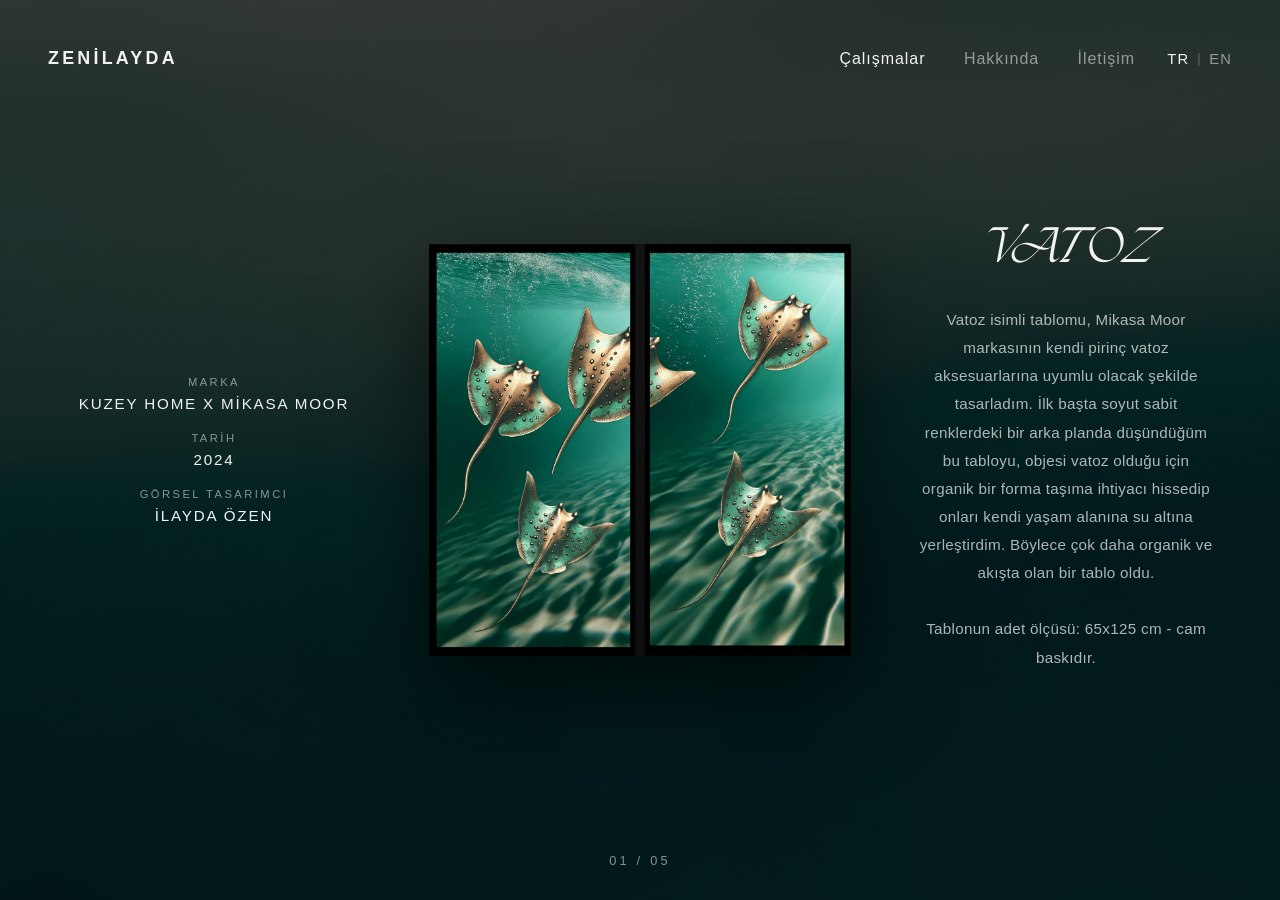
==== calismalar/index.html @ 9413bb17 "Temiz URL'ler: sayfaları klasör/index.html yapısına taşı (.html kaldır) - calismalar.html/hakkinda.h" ====
<!DOCTYPE html>
<html lang="tr">
<head>
  <meta charset="UTF-8" />
  <meta name="viewport" content="width=device-width, initial-scale=1.0" />
  <title data-i18n="title.works">Çalışmalar — Zenilayda</title>
  <link rel="stylesheet" href="/src/pages.css" />
</head>
<body class="gallery-page">
  <header class="site-header site-header--ghost">
    <a class="brand" href="/" lang="tr">Zenilayda</a>
    <div class="header__right">
      <nav class="site-nav">
        <a href="/calismalar/" aria-current="page" data-i18n="nav.works">Çalışmalar</a>
        <a href="/hakkinda/" data-i18n="nav.about">Hakkında</a>
        <a href="/iletisim/" data-i18n="nav.contact">İletişim</a>
      </nav>
      <div class="lang-switch" role="group" aria-label="Language">
        <button type="button" class="lang-opt" data-lang="tr">TR</button>
        <span class="lang-sep" aria-hidden="true">|</span>
        <button type="button" class="lang-opt" data-lang="en">EN</button>
      </div>
    </div>
  </header>

  <main class="gallery" id="gallery">
    <!-- Sol: künye -->
    <aside class="gallery__col gallery__info">
      <dl class="fields" id="g-fields"></dl>
    </aside>

    <!-- Orta: eser (tıklayınca sonrakine geçer) -->
    <figure class="gallery__col gallery__stage">
      <div class="stage__frame" id="g-stage">
        <img id="g-img" alt="" />
        <div class="stage__ph" id="g-ph"></div>
      </div>
    </figure>

    <!-- Sağ: metin -->
    <aside class="gallery__col gallery__text">
      <h2 class="gallery__title" id="g-title"></h2>
      <div class="gallery__poem" id="g-poem"></div>
    </aside>

    <div class="gallery__progress" id="g-progress"></div>
  </main>

  <!-- Mobil alt sekme çubuğu -->
  <nav class="tabbar" aria-label="Sayfalar">
    <a href="/calismalar/" aria-current="page" data-i18n="nav.works">Çalışmalar</a>
    <a href="/hakkinda/" data-i18n="nav.about">Hakkında</a>
    <a href="/iletisim/" data-i18n="nav.contact">İletişim</a>
  </nav>

  <script src="/src/i18n.js"></script>
  <script type="module" src="/src/calismalar.js"></script>
</body>
</html>
---- src/pages.css ----
/* Alt sayfalar (Çalışmalar / Hakkında / İletişim) — düz siyah arka plan */

@font-face {
  font-family: "TTNeoris";
  src: url("../assets/fonts/TTNeoris-Regular.ttf") format("truetype");
  font-weight: 400;
  font-display: swap;
}

@font-face {
  font-family: "TheSeasons";
  src: url("../assets/fonts/TheSeasons-Italic.otf") format("opentype");
  font-style: italic;
  font-weight: 400;
  font-display: swap;
}

:root {
  --ink: #f2f2f2;
  --ink-soft: rgba(242, 242, 242, 0.55);
  --line: rgba(255, 255, 255, 0.12);
  --gold: #c2a37a;
}

* {
  margin: 0;
  padding: 0;
  box-sizing: border-box;
}

html {
  scroll-behavior: smooth;
}

body {
  min-height: 100vh;
  overflow-x: hidden;
  background: #000;
  background-image: linear-gradient(rgba(0, 0, 0, 0.74), rgba(0, 0, 0, 0.74)),
    url("../assets/websitezenilaydakapak.jpg");
  background-size: cover;
  background-position: center;
  background-repeat: no-repeat;
  background-attachment: fixed;
  color: var(--ink);
  font-family: "TTNeoris", "Helvetica Neue", Helvetica, Arial, sans-serif;
  -webkit-font-smoothing: antialiased;
  letter-spacing: -0.01em;
}

em {
  font-family: "TheSeasons", Georgia, serif;
  font-style: italic;
  font-weight: 400;
}

/* ---------------- Üst menü ---------------- */
.site-header {
  position: sticky;
  top: 0;
  z-index: 10;
  display: flex;
  justify-content: space-between;
  align-items: center;
  padding: clamp(1.5rem, 4vw, 3rem);
  background: transparent;
}

.site-header .brand {
  font-family: "Helvetica Neue", Helvetica, Arial, sans-serif;
  font-size: clamp(1rem, 1.4vw, 1.25rem);
  font-weight: 600;
  letter-spacing: 0.18em;
  text-transform: uppercase;
  color: var(--ink);
  text-decoration: none;
}

.site-nav {
  display: flex;
  gap: clamp(1.25rem, 3vw, 2.5rem);
}

.site-nav a {
  color: var(--ink-soft);
  text-decoration: none;
  font-family: "Helvetica Neue", Helvetica, Arial, sans-serif;
  font-weight: 500;
  font-size: clamp(0.8rem, 1.3vw, 1rem);
  letter-spacing: 0.06em;
  transition: color 0.3s ease;
}

.site-nav a:hover,
.site-nav a[aria-current="page"] {
  color: var(--ink);
}

/* Son menü öğesinin harf-aralığı kuyruğunu iptal et (sağ boşluk = sol boşluk) */
.site-nav a:last-child {
  margin-right: -0.06em;
}

/* Sağ küme: menü + dil değiştirici */
.header__right {
  display: flex;
  align-items: center;
  gap: clamp(1.1rem, 2.6vw, 2.2rem);
  margin-left: auto;
}

/* Dil değiştirici (TR | EN) */
.lang-switch {
  display: inline-flex;
  align-items: center;
  gap: 0.5em;
  pointer-events: auto;
}

.lang-opt {
  background: none;
  border: none;
  padding: 0;
  cursor: pointer;
  font-family: "Helvetica Neue", Helvetica, Arial, sans-serif;
  font-weight: 500;
  font-size: clamp(0.78rem, 1.2vw, 0.92rem);
  letter-spacing: 0.08em;
  color: var(--ink-soft);
  transition: color 0.3s ease;
}

.lang-opt:hover {
  color: var(--ink);
}

.lang-opt.is-active {
  color: var(--ink);
}

.lang-sep {
  color: var(--ink-soft);
  opacity: 0.5;
  font-size: 0.85rem;
}

/* Hamburger butonu (yalnızca mobilde görünür) */
.nav-toggle {
  display: none;
  position: relative;
  z-index: 20;
  padding: 0 0.1em;
  font-size: 1.7rem;
  line-height: 1;
  color: var(--ink);
  background: none;
  border: none;
  cursor: pointer;
}

/* ---------------- Sayfa gövdesi ---------------- */
.page {
  max-width: 1200px;
  margin: 0 auto;
  padding: clamp(3rem, 9vw, 8rem) clamp(1.5rem, 5vw, 4rem) 6rem;
}

.page__eyebrow {
  font-size: 0.8rem;
  letter-spacing: 0.3em;
  text-transform: uppercase;
  color: var(--ink-soft);
  margin-bottom: 1rem;
}

.page__title {
  font-size: clamp(2.6rem, 8vw, 6rem);
  font-weight: 400;
  line-height: 0.95;
  letter-spacing: -0.04em;
  margin-bottom: clamp(2rem, 5vw, 3.5rem);
}

.page__lead {
  max-width: 60ch;
  font-size: clamp(1.05rem, 1.6vw, 1.35rem);
  line-height: 1.6;
  color: rgba(242, 242, 242, 0.82);
}

/* ---------------- Çalışmalar grid ---------------- */
.works-grid {
  display: grid;
  grid-template-columns: repeat(auto-fill, minmax(320px, 1fr));
  gap: clamp(1.5rem, 3vw, 2.5rem);
  margin-top: 3rem;
}

.work-card {
  display: block;
  text-decoration: none;
  color: inherit;
  border: 1px solid var(--line);
  border-radius: 14px;
  overflow: hidden;
  background: #0a0a0a;
  transition: transform 0.4s ease, border-color 0.4s ease;
}

.work-card:hover {
  transform: translateY(-6px);
  border-color: rgba(255, 255, 255, 0.3);
}

.work-card__thumb {
  aspect-ratio: 4 / 3;
  background: linear-gradient(135deg, #123c40, #0a1e26 70%);
  display: flex;
  align-items: center;
  justify-content: center;
  color: var(--ink-soft);
  font-size: 0.85rem;
  letter-spacing: 0.2em;
  text-transform: uppercase;
}

.work-card__body {
  padding: 1.25rem 1.4rem 1.6rem;
}

.work-card__title {
  font-size: 1.3rem;
  margin-bottom: 0.35rem;
}

.work-card__meta {
  font-size: 0.85rem;
  color: var(--ink-soft);
  letter-spacing: 0.04em;
}

/* ---------------- Hakkında ---------------- */
.about-grid {
  display: grid;
  grid-template-columns: 1.4fr 1fr;
  gap: clamp(2rem, 6vw, 5rem);
  align-items: start;
  margin-top: 2rem;
}

.about-grid p + p {
  margin-top: 1.25rem;
}

.about-aside h3 {
  font-size: 0.8rem;
  letter-spacing: 0.25em;
  text-transform: uppercase;
  color: var(--ink-soft);
  margin: 1.6rem 0 0.6rem;
}

.about-aside ul {
  list-style: none;
}

.about-aside li {
  padding: 0.35rem 0;
  border-bottom: 1px solid var(--line);
  color: rgba(242, 242, 242, 0.85);
}

/* ---------------- İletişim ---------------- */
.contact__eyebrow {
  font-family: "Helvetica Neue", Helvetica, Arial, sans-serif;
  font-weight: 500;
  font-size: 0.78rem;
  letter-spacing: 0.3em;
  text-transform: uppercase;
  color: var(--gold);
  margin-bottom: 1.4rem;
}

.contact__title {
  font-size: clamp(2rem, 4.5vw, 2.8rem);
  font-weight: 400;
  line-height: 1.05;
  letter-spacing: -0.03em;
  max-width: 16ch;
  margin-bottom: 1.6rem;
}

.contact__lead {
  max-width: 48ch;
  font-size: clamp(1.05rem, 1.6vw, 1.3rem);
  line-height: 1.65;
  color: rgba(242, 242, 242, 0.78);
  margin-bottom: clamp(2.5rem, 6vw, 4rem);
}

/* Büyük e-posta bağlantısı */
.contact__mail {
  display: inline-flex;
  flex-direction: column;
  gap: 0.55rem;
  text-decoration: none;
  margin-bottom: clamp(3rem, 7vw, 5rem);
}

.contact__mail-label {
  font-family: "Helvetica Neue", Helvetica, Arial, sans-serif;
  font-size: 0.72rem;
  letter-spacing: 0.25em;
  text-transform: uppercase;
  color: var(--ink-soft);
}

.contact__mail-addr {
  position: relative;
  width: fit-content;
  font-size: clamp(1.4rem, 2.6vw, 1.7rem);
  letter-spacing: -0.02em;
  color: var(--ink);
}

.contact__mail-addr::after {
  content: "";
  position: absolute;
  left: 0;
  bottom: -0.12em;
  width: 100%;
  height: 1px;
  background: var(--gold);
  transform: scaleX(0);
  transform-origin: left;
  transition: transform 0.45s cubic-bezier(0.4, 0, 0.2, 1);
}

.contact__mail:hover .contact__mail-addr::after {
  transform: scaleX(1);
}

/* Sosyal kanallar */
.contact__channels {
  display: grid;
  grid-template-columns: repeat(auto-fit, minmax(230px, 1fr));
  gap: clamp(1rem, 2vw, 1.4rem);
  max-width: 880px;
}

.channel {
  display: flex;
  align-items: center;
  gap: 1rem;
  padding: 1.4rem 1.6rem;
  border: 1px solid var(--line);
  border-radius: 16px;
  background: rgba(255, 255, 255, 0.02);
  text-decoration: none;
  color: var(--ink);
  transition: transform 0.35s ease, border-color 0.35s ease,
    background 0.35s ease;
}

.channel:hover {
  transform: translateY(-4px);
  border-color: rgba(194, 163, 122, 0.6);
  background: rgba(194, 163, 122, 0.07);
}

.channel__body {
  display: flex;
  flex-direction: column;
  gap: 0.3rem;
  flex: 1;
}

.channel__net {
  font-family: "Helvetica Neue", Helvetica, Arial, sans-serif;
  font-size: 0.7rem;
  letter-spacing: 0.22em;
  text-transform: uppercase;
  color: var(--gold);
}

.channel__handle {
  font-size: 1.05rem;
  letter-spacing: 0.01em;
  color: var(--ink);
}

.channel__arrow {
  font-size: 1.2rem;
  color: var(--ink-soft);
  transition: transform 0.35s ease, color 0.35s ease;
}

.channel:hover .channel__arrow {
  transform: translate(3px, -3px);
  color: var(--ink);
}

/* ---------------- Alt bilgi ---------------- */
.site-footer {
  border-top: 1px solid var(--line);
  padding: 2rem clamp(1.5rem, 5vw, 4rem);
  display: flex;
  justify-content: space-between;
  flex-wrap: wrap;
  gap: 1rem;
  color: var(--ink-soft);
  font-size: 0.85rem;
  letter-spacing: 0.04em;
}

@media (max-width: 760px) {
  .site-nav {
    gap: 1.1rem;
  }
  .about-grid {
    grid-template-columns: 1fr;
  }
}

/* ============================================================ */
/* ÇALIŞMALAR — interaktif galeri (ok tuşları / scroll ile gez) */
/* ============================================================ */
.gallery-page {
  overflow: hidden;
}

.site-header--ghost {
  position: fixed;
  left: 0;
  right: 0;
  background: transparent;
  backdrop-filter: none;
  border-bottom: none;
}

.gallery {
  position: relative;
  height: 100vh;        /* sabit yükseklik -> görsel her oranda aynı yerde durur */
  display: grid;
  grid-template-columns: minmax(240px, 1fr) minmax(0, 1.5fr) minmax(240px, 1fr);
  align-items: center;  /* görsel ve yan yazılar dikeyde ortalanır (sabit konum) */
  gap: clamp(1.5rem, 4vw, 4rem);
  padding: 0 clamp(1.5rem, 5vw, 5rem);
}

/* Yan yazılar kendi bölgelerinde ortalanır (görsele göre simetrik) */
.gallery__info,
.gallery__text {
  justify-self: center;
  text-align: center;
}

.gallery__col {
  transition: opacity 0.35s ease, transform 0.35s ease;
}

.gallery.is-anim .gallery__col {
  opacity: 0;
  transform: translateY(14px);
}

/* ---- Sol: künye ---- */
.gallery__info {
  position: relative;
}

.gallery__num {
  position: absolute;
  left: -0.08em;
  top: -0.5em;
  font-family: "TheSeasons", serif;
  font-style: italic;
  font-size: clamp(8rem, 15vw, 15rem);
  line-height: 1;
  color: rgba(255, 255, 255, 0.05);
  pointer-events: none;
  z-index: 0;
}

.gallery__info > *:not(.gallery__num) {
  position: relative;
  z-index: 1;
}

.pill {
  display: inline-block;
  border: 1px solid var(--gold);
  color: var(--gold);
  border-radius: 999px;
  padding: 0.55em 1.3em;
  margin-bottom: 2.2rem;
  font-family: "Helvetica Neue", Helvetica, Arial, sans-serif;
  font-weight: 500;
  font-size: 0.7rem;
  letter-spacing: 0.25em;
  text-transform: uppercase;
}

.fields {
  display: flex;
  flex-direction: column;
  gap: 1.3rem;
}

.field dt {
  font-family: "Helvetica Neue", Helvetica, Arial, sans-serif;
  font-weight: 500;
  font-size: 0.7rem;
  letter-spacing: 0.22em;
  text-transform: uppercase;
  color: var(--ink-soft);
  margin-bottom: 0.4rem;
}

.field dd {
  font-family: "Helvetica Neue", Helvetica, Arial, sans-serif;
  font-weight: 500;
  font-size: clamp(0.95rem, 1.1vw, 1.05rem);
  letter-spacing: 0.12em;
  text-transform: uppercase;
  color: var(--ink);
}

/* ---- Orta: eser ---- */
.gallery__stage {
  display: flex;
  flex-direction: column;
  align-items: center;
  justify-content: center;
}

.stage__frame {
  position: relative;
  max-height: 66vh;
  background: linear-gradient(135deg, #161616, #0a0a0a);
  box-shadow: 0 30px 90px rgba(0, 0, 0, 0.6);
  overflow: hidden;
  cursor: pointer;
}

.stage__frame img {
  display: block;
  max-width: 33vw;
  max-height: 64vh;
  width: auto;
  height: auto;
  opacity: 0;
  transition: opacity 0.6s ease;
}

.stage__frame img.loaded {
  opacity: 1;
}

.stage__ph {
  position: absolute;
  inset: 0;
  min-width: 30vw;
  min-height: 40vh;
  display: flex;
  align-items: center;
  justify-content: center;
  text-align: center;
  padding: 2rem;
  color: var(--ink-soft);
  font-family: "TheSeasons", serif;
  font-style: italic;
  font-size: 1.1rem;
  transition: opacity 0.4s ease;
}

.stage__frame img.loaded ~ .stage__ph {
  opacity: 0;
}

.gallery__caption {
  margin-top: 1.5rem;
  font-family: "TheSeasons", serif;
  font-style: italic;
  font-size: 0.95rem;
  letter-spacing: 0.03em;
  color: rgba(242, 242, 242, 0.5);
  text-align: center;
}

/* ---- Sağ: metin ---- */
.gallery__title {
  font-family: "TheSeasons", serif;
  font-style: italic;
  font-weight: 400;
  font-size: clamp(2.2rem, 3.4vw, 3.6rem);
  line-height: 1.05;
  letter-spacing: -0.01em;
  margin-bottom: 2rem;
}

.gallery__poem {
  font-family: "Helvetica Neue", Helvetica, Arial, sans-serif;
  font-style: normal;
  font-size: clamp(0.95rem, 1.15vw, 1.08rem);
  line-height: 1.85;
  letter-spacing: 0.02em;
  color: rgba(242, 242, 242, 0.72);
}

.gallery__chamber {
  margin-top: 2.2rem;
  color: var(--gold);
  font-family: "Helvetica Neue", Helvetica, Arial, sans-serif;
  font-weight: 500;
  font-size: 0.8rem;
  letter-spacing: 0.28em;
  text-transform: uppercase;
}

.gallery__chamber::before {
  content: "— ";
}

/* ---- Alt: ilerleme + ipucu ---- */
.gallery__progress {
  position: fixed;
  left: 50%;
  bottom: 2rem;
  transform: translateX(-50%);
  font-family: "Helvetica Neue", Helvetica, Arial, sans-serif;
  font-size: 0.8rem;
  letter-spacing: 0.25em;
  color: var(--ink-soft);
}

.gallery__hint {
  position: fixed;
  right: 2rem;
  bottom: 2rem;
  font-family: "Helvetica Neue", Helvetica, Arial, sans-serif;
  font-size: 0.72rem;
  letter-spacing: 0.2em;
  text-transform: uppercase;
  color: var(--ink-soft);
}

@media (max-width: 900px) {
  .gallery-page {
    overflow: auto;
  }
  .gallery {
    grid-template-columns: 1fr;
    height: auto;
    min-height: 100vh;
    padding: 6rem 1.5rem 5rem;
    gap: 2.5rem;
  }
  .gallery__num {
    display: none;
  }
  .stage__frame img {
    max-width: 86vw;
  }
  .gallery__hint {
    display: none;
  }
}

/* ============================================================ */
/* HAKKINDA — Çalışmalar tarzı editöryel düzen                  */
/* ============================================================ */
.about {
  position: relative;
  max-width: 1180px;
  margin: 0 auto;
  padding: clamp(7rem, 16vh, 12rem) clamp(1.5rem, 5vw, 5rem) 7rem;
}

.about__eyebrow {
  font-family: "Helvetica Neue", Helvetica, Arial, sans-serif;
  font-weight: 500;
  font-size: 0.78rem;
  letter-spacing: 0.3em;
  text-transform: uppercase;
  color: var(--gold);
  margin-bottom: 1.4rem;
}

.about__name {
  font-family: "Helvetica Neue", Helvetica, Arial, sans-serif;
  font-style: normal;
  font-weight: 700;
  font-size: clamp(2.8rem, 7vw, 6rem);
  line-height: 1;
  letter-spacing: -0.02em;
  margin-bottom: clamp(2.5rem, 6vw, 4rem);
}

.about__layout {
  display: grid;
  grid-template-columns: minmax(220px, 0.85fr) minmax(0, 1.7fr);
  gap: clamp(2rem, 6vw, 5rem);
  align-items: start;
}

.about__facts {
  position: sticky;
  top: clamp(7rem, 14vh, 10rem);
}

.about__lead {
  font-family: "Helvetica Neue", Helvetica, Arial, sans-serif;
  font-style: normal;
  font-weight: 500;
  font-size: clamp(1.3rem, 2.2vw, 1.85rem);
  line-height: 1.45;
  color: var(--ink);
  margin-bottom: 2rem;
}

.about__body p {
  font-family: "Helvetica Neue", Helvetica, Arial, sans-serif;
  font-size: clamp(1rem, 1.2vw, 1.12rem);
  line-height: 1.85;
  color: rgba(242, 242, 242, 0.78);
}

.about__body p + p {
  margin-top: 1.3rem;
}

.about__body strong {
  font-family: "Helvetica Neue", Helvetica, Arial, sans-serif;
  font-weight: 700;
  font-style: normal;
  color: var(--ink);
}

.about__rule {
  height: 1px;
  width: 100%;
  margin: clamp(2.5rem, 5vw, 3.5rem) 0;
  background: linear-gradient(90deg, var(--gold), transparent 70%);
  opacity: 0.5;
}

.about__quote {
  font-family: "Helvetica Neue", Helvetica, Arial, sans-serif;
  font-style: normal;
  font-weight: 600;
  font-size: clamp(1.5rem, 2.8vw, 2.2rem);
  line-height: 1.35;
  letter-spacing: -0.01em;
  color: var(--ink);
}

.about__sign {
  margin-top: 2.4rem;
  font-family: "Helvetica Neue", Helvetica, Arial, sans-serif;
  font-style: normal;
  font-size: clamp(1.05rem, 1.5vw, 1.3rem);
  color: rgba(242, 242, 242, 0.8);
}

.about__sign strong {
  display: block;
  margin-top: 0.3rem;
  font-weight: 700;
  color: var(--ink);
}

@media (max-width: 820px) {
  .about__layout {
    grid-template-columns: 1fr;
  }
  .about__facts {
    position: static;
  }
}

/* ============================================================ */
/* TELEFON (≤600px) — header sığsın, metinler küçülsün          */
/* ============================================================ */
@media (max-width: 600px) {
  /* Üst menü: marka solda, hamburger sağda; menü açılan panel */
  .site-header {
    padding: 1.25rem 1.25rem;
    position: relative;
    justify-content: flex-start;
  }
  .site-header .brand {
    position: absolute;
    left: 50%;
    top: 50%;
    transform: translate(-50%, -50%);
    font-size: 0.95rem;
    line-height: 1;
    letter-spacing: 0.12em;
  }
  /* Üst menü ve hamburger mobilde gizli — alt sekme çubuğu (tabbar) kullanılır */
  .nav-toggle {
    display: none;
  }
  .site-nav {
    display: none;
  }

  /* Galeri: metinler ve görsel sığsın (künye/Marka bloğu daha yukarıda başlasın) */
  .gallery {
    padding: 1.2rem 1.25rem 7rem;
    gap: 1.4rem;
  }
  /* Eser sayacı (01 / 05) mobilde gizli */
  .gallery__progress {
    display: none;
  }
  .gallery__title {
    font-size: clamp(2rem, 9vw, 2.8rem);
  }
  .gallery__poem {
    font-size: 0.8rem;
    line-height: 1.7;
  }
  .stage__frame img {
    max-width: 82vw;
    max-height: 52vh;
  }
  .stage__ph {
    min-width: 70vw;
    min-height: 32vh;
  }
  .field dt {
    font-size: 0.62rem;
  }
  .field dd {
    letter-spacing: 0.06em;
    font-size: clamp(0.82rem, 3.2vw, 0.92rem);
  }

  /* İletişim ve diğer sayfa gövdeleri: üstte header'ı, altta sekme çubuğunu boşalt
     (başlık, Hakkında'daki "İlayda Özen" ile aynı hizada başlasın; yan boşluk da
     Hakkında ile aynı 1.25rem olsun) */
  .page {
    padding: 3.75rem 1.25rem 7rem;
  }

  /* Sosyal kanallar mobilde: kart kenar boşluğu yüzünden içerik sağa kaçıyordu.
     Kartları sade bir listeye çevirip yazıları başlık/e-posta ile aynı sol
     çizgide hizala (arttaki ok sağda kalır). */
  .contact__channels {
    gap: 0;
  }
  .channel {
    padding: 1.05rem 0;
    border: 0;
    border-bottom: 1px solid var(--line);
    border-radius: 0;
    background: none;
  }
  .channel:hover {
    transform: none;
    background: none;
    border-color: var(--line);
  }

  /* Hakkında */
  .about {
    padding: 3.75rem 1.25rem 7rem;
  }
  .about__name {
    font-size: clamp(2rem, 9.5vw, 2.8rem);
    margin-bottom: clamp(1.6rem, 5vw, 2.4rem);
  }
  .about__lead {
    font-size: clamp(1.05rem, 4.2vw, 1.3rem);
    /* gövdeyle aynı satır aralığı: blok bütün ve düz okunsun (eğik algı gitsin) */
    line-height: 1.6;
    /* sağ kenar da eşit bitsin */
    text-align: justify;
  }
  .about__body p {
    font-size: clamp(0.92rem, 3.4vw, 1.02rem);
    line-height: 1.6;
    text-align: justify;
  }
  /* paragraflar arası boşluğu eşitle/sıkılaştır — bloklar aynı ritimde aksın */
  .about__body p + p {
    margin-top: 1rem;
  }
  /* künye: etiket ile değeri biraz yaklaştır, blok daha kompakt dursun */
  .fields {
    gap: 1.1rem;
  }
  .field dt {
    margin-bottom: 0.25rem;
  }
  /* iletişim girişi de gövdeyle aynı tutarlı satır aralığında olsun */
  .contact__lead {
    line-height: 1.6;
    text-align: justify;
  }
}

/* ============================================================ */
/* MOBİL ALT SEKME ÇUBUĞU (tabbar)                              */
/* ============================================================ */
.tabbar {
  display: none;
  position: fixed;
  z-index: 40;
  left: 50%;
  bottom: 0.4rem;
  transform: translateX(-50%);
  justify-content: space-between;
  align-items: center;
  gap: 0.25rem;
  width: calc(100% - 1.6rem);
  max-width: 440px;
  padding: 0.35rem;
  background: rgba(12, 14, 16, 0.55);
  backdrop-filter: blur(18px);
  -webkit-backdrop-filter: blur(18px);
  border: 1px solid rgba(255, 255, 255, 0.14);
  border-radius: 999px;
  box-shadow: 0 12px 34px rgba(0, 0, 0, 0.4);
}

.tabbar a {
  flex: 1;
  text-align: center;
  white-space: nowrap;
  padding: 0.7rem 0.4rem;
  border-radius: 999px;
  font-family: "Helvetica Neue", Helvetica, Arial, sans-serif;
  font-weight: 500;
  font-size: 0.74rem;
  letter-spacing: 0.01em;
  color: var(--ink-soft);
  text-decoration: none;
  transition: color 0.25s ease, background 0.25s ease;
}

.tabbar a[aria-current="page"] {
  color: #0c0e10;
  background: var(--ink);
}

@media (max-width: 600px) {
  .tabbar {
    display: flex;
  }
}
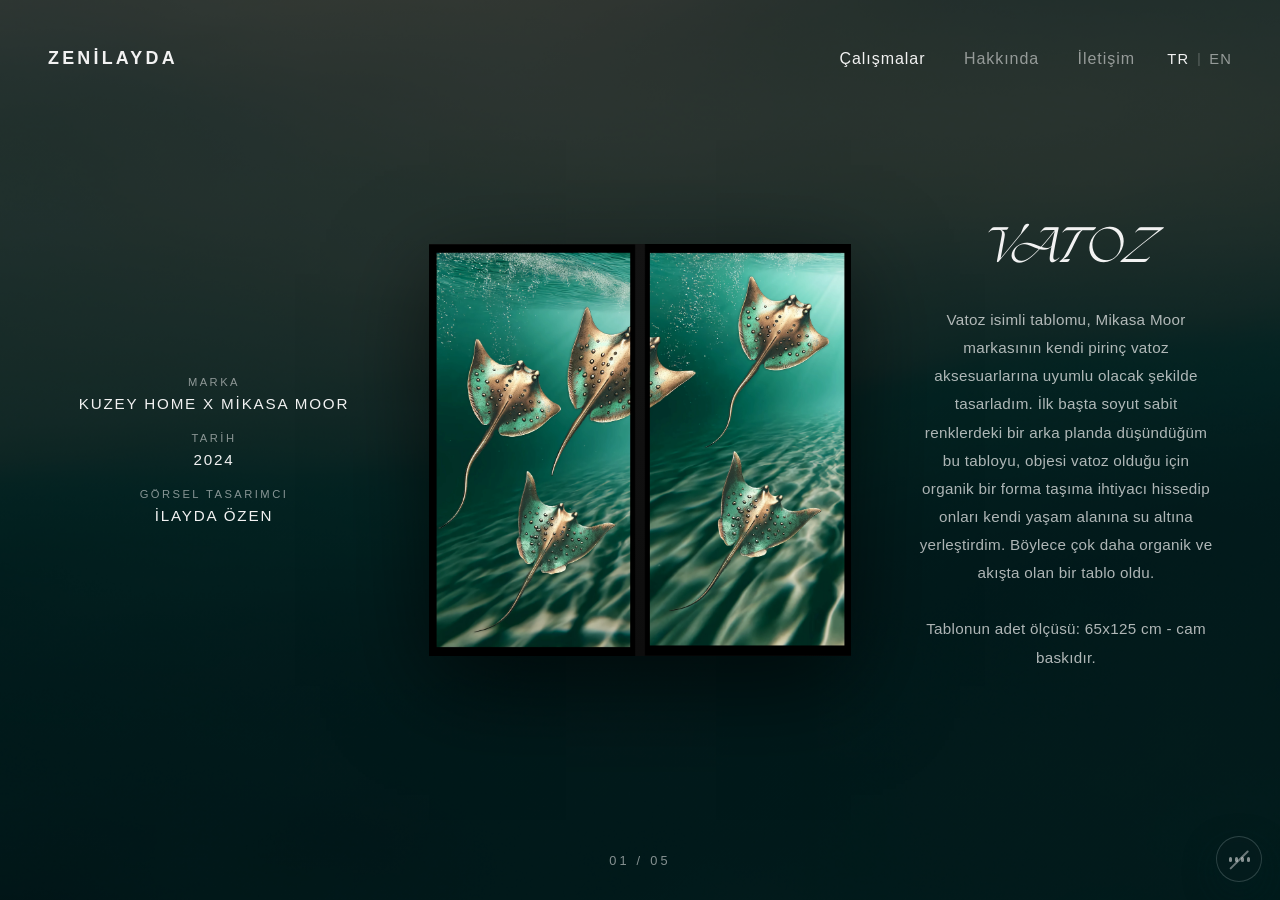
==== commit 07f1a5d5: "Arka plan müziği ekle: sağ altta aç/kapa ikonu, sayfalar arası kesintisiz çalma - Tüm sayfalara kend" ====
--- a/calismalar/index.html
+++ b/calismalar/index.html
@@ -3,6 +3,10 @@
 <head>
   <meta charset="UTF-8" />
   <meta name="viewport" content="width=device-width, initial-scale=1.0" />
+  <link rel="icon" href="/favicon.ico" sizes="any" />
+  <link rel="icon" type="image/png" sizes="32x32" href="/assets/favicon-32.png" />
+  <link rel="icon" type="image/png" sizes="16x16" href="/assets/favicon-16.png" />
+  <link rel="apple-touch-icon" href="/assets/apple-touch-icon.png" />
   <title data-i18n="title.works">Çalışmalar — Zenilayda</title>
   <link rel="stylesheet" href="/src/pages.css" />
 </head>
@@ -54,6 +58,7 @@
   </nav>
 
   <script src="/src/i18n.js"></script>
+  <script src="/src/music.js"></script>
   <script type="module" src="/src/calismalar.js"></script>
 </body>
 </html>
--- a/src/pages.css
+++ b/src/pages.css
@@ -694,19 +694,44 @@
   font-size: clamp(2.8rem, 7vw, 6rem);
   line-height: 1;
   letter-spacing: -0.02em;
-  margin-bottom: clamp(2.5rem, 6vw, 4rem);
+  /* isim, anlatı sütunu (sağ) ile aynı hizada; alt boşluğu grid row-gap veriyor */
+  grid-column: 2;
+  grid-row: 1;
+  align-self: center;
+  margin: 0;
 }
 
 .about__layout {
   display: grid;
   grid-template-columns: minmax(220px, 0.85fr) minmax(0, 1.7fr);
-  gap: clamp(2rem, 6vw, 5rem);
+  column-gap: clamp(2rem, 6vw, 5rem);
+  row-gap: clamp(1.8rem, 4vw, 3rem);
   align-items: start;
 }
 
+/* İsim sağa kayınca solda açılan boşluğa küçük kare profil görseli */
+.about__photo {
+  grid-column: 1;
+  grid-row: 1;
+  justify-self: start;
+  width: clamp(120px, 13vw, 168px);
+  height: auto;
+  aspect-ratio: 1 / 1;
+  object-fit: cover;
+  border-radius: 16px;
+  border: 1px solid rgba(212, 175, 55, 0.28);
+}
+
 .about__facts {
+  grid-column: 1;
+  grid-row: 2;
   position: sticky;
   top: clamp(7rem, 14vh, 10rem);
+}
+
+.about__body {
+  grid-column: 2;
+  grid-row: 2;
 }
 
 .about__lead {
@@ -771,11 +796,28 @@
 }
 
 @media (max-width: 820px) {
+  /* Üst satır: solda görsel, sağında isim (dikey ortalı); altta künye ve metin */
   .about__layout {
-    grid-template-columns: 1fr;
+    grid-template-columns: auto 1fr;
+  }
+  .about__photo {
+    grid-column: 1;
+    grid-row: 1;
+  }
+  .about__name {
+    grid-column: 2;
+    grid-row: 1;
+    align-self: center;
+    margin: 0;
   }
   .about__facts {
+    grid-column: 1 / -1;
+    grid-row: 2;
     position: static;
+  }
+  .about__body {
+    grid-column: 1 / -1;
+    grid-row: 3;
   }
 }
 
@@ -869,8 +911,9 @@
     padding: 3.75rem 1.25rem 7rem;
   }
   .about__name {
-    font-size: clamp(2rem, 9.5vw, 2.8rem);
-    margin-bottom: clamp(1.6rem, 5vw, 2.4rem);
+    /* görselin yanına sığsın diye biraz küçült; alt boşluk yok (yan yana) */
+    font-size: clamp(1.6rem, 7.5vw, 2.2rem);
+    margin: 0;
   }
   .about__lead {
     font-size: clamp(1.05rem, 4.2vw, 1.3rem);
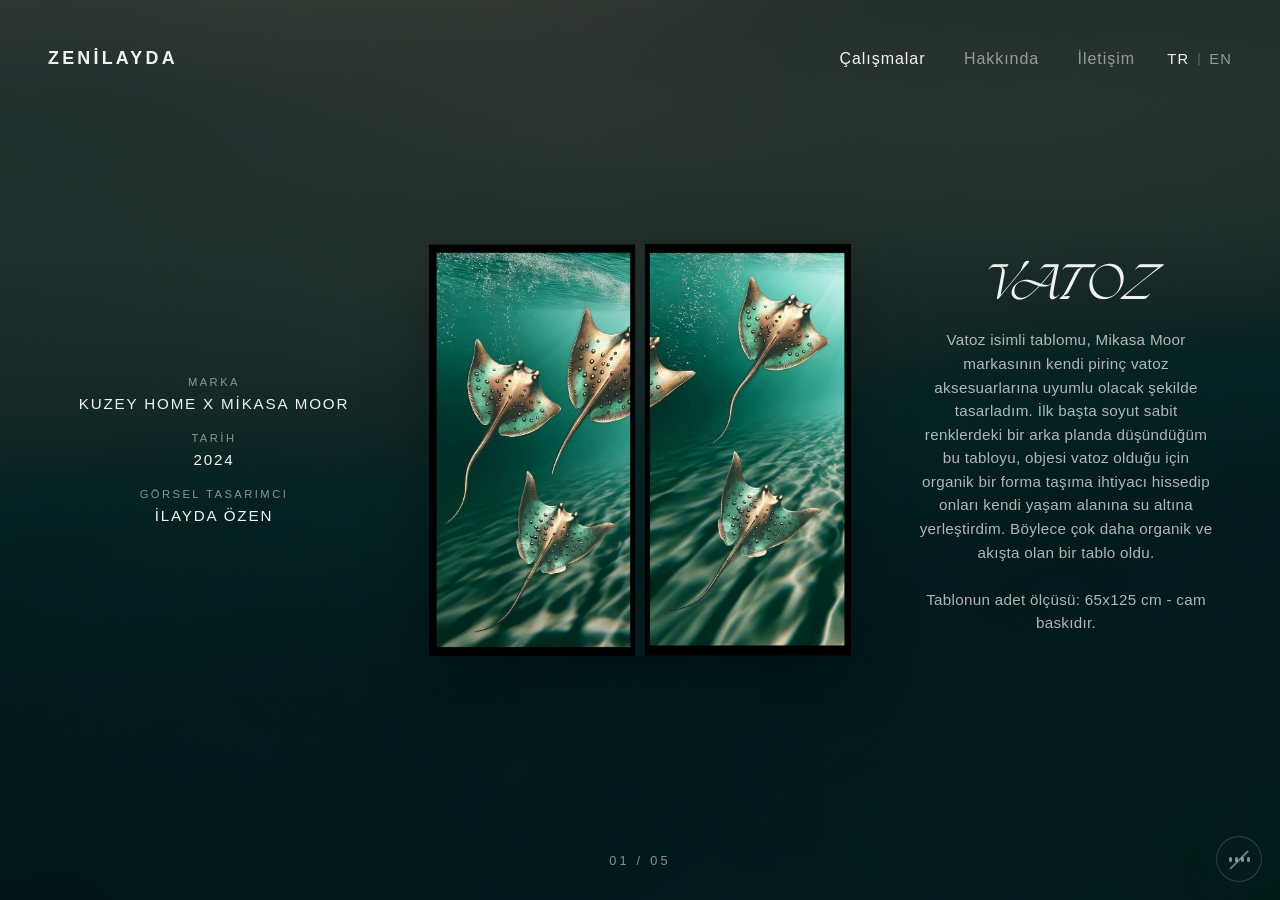
==== commit 3f6c81f3: "SPA gezinme: sayfa geçişlerinde müzik kesilmesin (canlı main'e dokunmadan, dalda) - src/spa.js: clie" ====
--- a/calismalar/index.html
+++ b/calismalar/index.html
@@ -59,6 +59,16 @@
 
   <script src="/src/i18n.js"></script>
   <script src="/src/music.js"></script>
+
+  <script type="importmap">
+    {
+      "imports": {
+        "three": "https://cdn.jsdelivr.net/npm/three@0.160.0/build/three.module.js",
+        "three/addons/": "https://cdn.jsdelivr.net/npm/three@0.160.0/examples/jsm/"
+      }
+    }
+  </script>
   <script type="module" src="/src/calismalar.js"></script>
+  <script type="module" src="/src/spa.js"></script>
 </body>
 </html>
--- a/src/pages.css
+++ b/src/pages.css
@@ -537,8 +537,8 @@
 .stage__frame {
   position: relative;
   max-height: 66vh;
-  background: linear-gradient(135deg, #161616, #0a0a0a);
-  box-shadow: 0 30px 90px rgba(0, 0, 0, 0.6);
+  background: transparent;
+  box-shadow: 0 20px 60px rgba(0, 0, 0, 0.28);
   overflow: hidden;
   cursor: pointer;
 }
@@ -596,14 +596,14 @@
   font-size: clamp(2.2rem, 3.4vw, 3.6rem);
   line-height: 1.05;
   letter-spacing: -0.01em;
-  margin-bottom: 2rem;
+  margin-bottom: 1.1rem;
 }
 
 .gallery__poem {
   font-family: "Helvetica Neue", Helvetica, Arial, sans-serif;
   font-style: normal;
   font-size: clamp(0.95rem, 1.15vw, 1.08rem);
-  line-height: 1.85;
+  line-height: 1.55;
   letter-spacing: 0.02em;
   color: rgba(242, 242, 242, 0.72);
 }
@@ -822,6 +822,103 @@
 }
 
 /* ============================================================ */
+/* MOBİL KAYDIRMA İPUCU (eserler arası yana kaydırma)           */
+/* ============================================================ */
+.swipe-hint {
+  display: none;
+}
+
+@media (max-width: 600px) {
+  .swipe-hint {
+    position: fixed;
+    left: 50%;
+    bottom: 5.2rem;
+    transform: translateX(-50%);
+    z-index: 45;
+    display: inline-flex;
+    align-items: center;
+    gap: 0.55rem;
+    padding: 0.5rem 0.95rem;
+    border-radius: 999px;
+    background: rgba(10, 20, 18, 0.5);
+    -webkit-backdrop-filter: blur(18px);
+    backdrop-filter: blur(18px);
+    border: 1px solid rgba(242, 242, 242, 0.18);
+    box-shadow: 0 12px 34px rgba(0, 0, 0, 0.4);
+    color: var(--ink);
+    font-family: "Helvetica Neue", Helvetica, Arial, sans-serif;
+    font-size: 0.72rem;
+    letter-spacing: 0.1em;
+    text-transform: uppercase;
+    white-space: nowrap;
+    pointer-events: none;
+    opacity: 0;
+    animation: swipe-hint-in 0.5s ease 0.6s forwards;
+  }
+  .swipe-hint.is-hidden {
+    animation: none;
+    opacity: 0;
+    transition: opacity 0.45s ease;
+  }
+  /* Sağ/sol yön çizgileri (chevron) — kaydırmayı ima eden hareket */
+  .swipe-hint__chevrons {
+    position: relative;
+    display: inline-flex;
+    width: 26px;
+    height: 12px;
+    align-items: center;
+  }
+  .swipe-hint__chevrons i {
+    position: absolute;
+    width: 6px;
+    height: 6px;
+    border-top: 1.5px solid currentColor;
+    border-right: 1.5px solid currentColor;
+    transform: rotate(45deg);
+    opacity: 0;
+    animation: swipe-chevron 1.5s ease-in-out infinite;
+  }
+  .swipe-hint__chevrons i:nth-child(1) {
+    left: 2px;
+    animation-delay: 0s;
+  }
+  .swipe-hint__chevrons i:nth-child(2) {
+    left: 10px;
+    animation-delay: 0.18s;
+  }
+  .swipe-hint__chevrons i:nth-child(3) {
+    left: 18px;
+    animation-delay: 0.36s;
+  }
+}
+
+@keyframes swipe-hint-in {
+  to {
+    opacity: 1;
+  }
+}
+@keyframes swipe-chevron {
+  0% {
+    opacity: 0;
+    transform: translateX(-3px) rotate(45deg);
+  }
+  40% {
+    opacity: 0.9;
+  }
+  100% {
+    opacity: 0;
+    transform: translateX(4px) rotate(45deg);
+  }
+}
+
+@media (prefers-reduced-motion: reduce) {
+  .swipe-hint__chevrons i {
+    animation: none;
+    opacity: 0.8;
+  }
+}
+
+/* ============================================================ */
 /* TELEFON (≤600px) — header sığsın, metinler küçülsün          */
 /* ============================================================ */
 @media (max-width: 600px) {
@@ -859,6 +956,7 @@
   }
   .gallery__title {
     font-size: clamp(2rem, 9vw, 2.8rem);
+    margin-bottom: 2rem;
   }
   .gallery__poem {
     font-size: 0.8rem;
